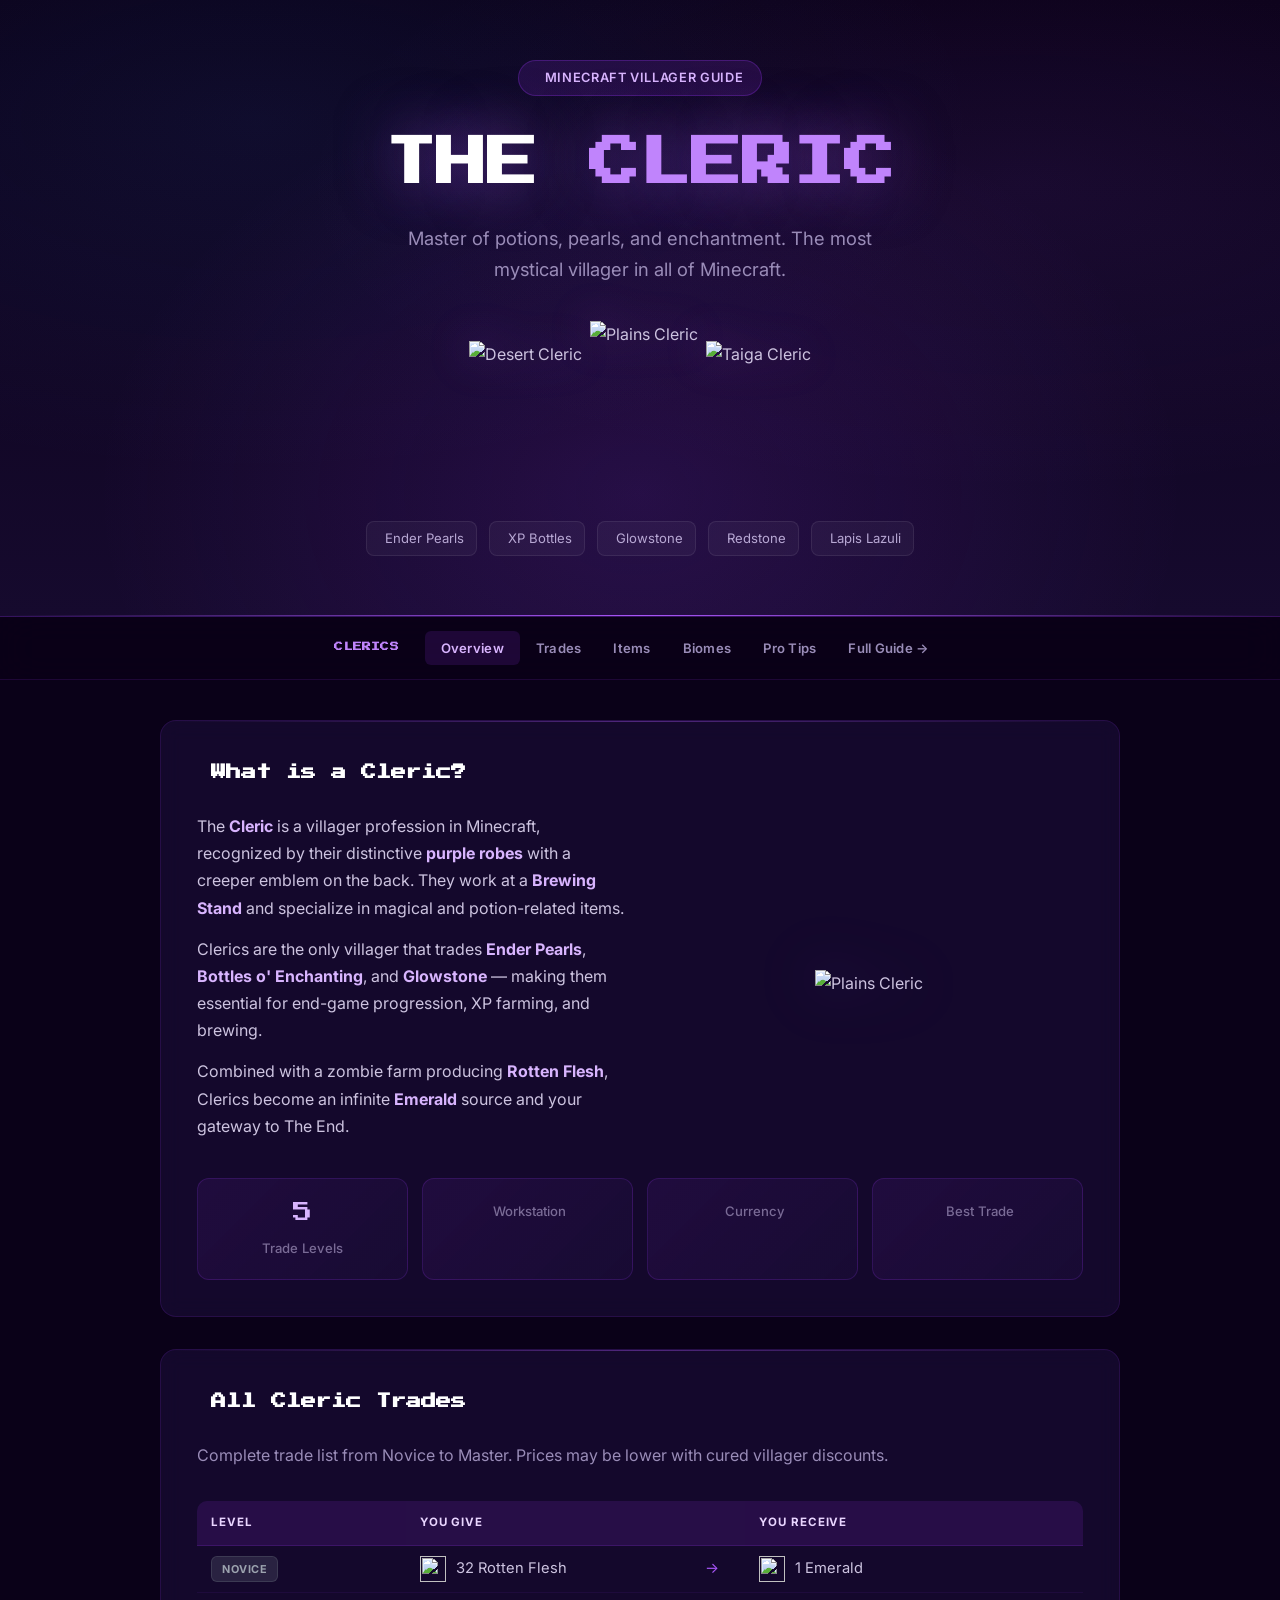
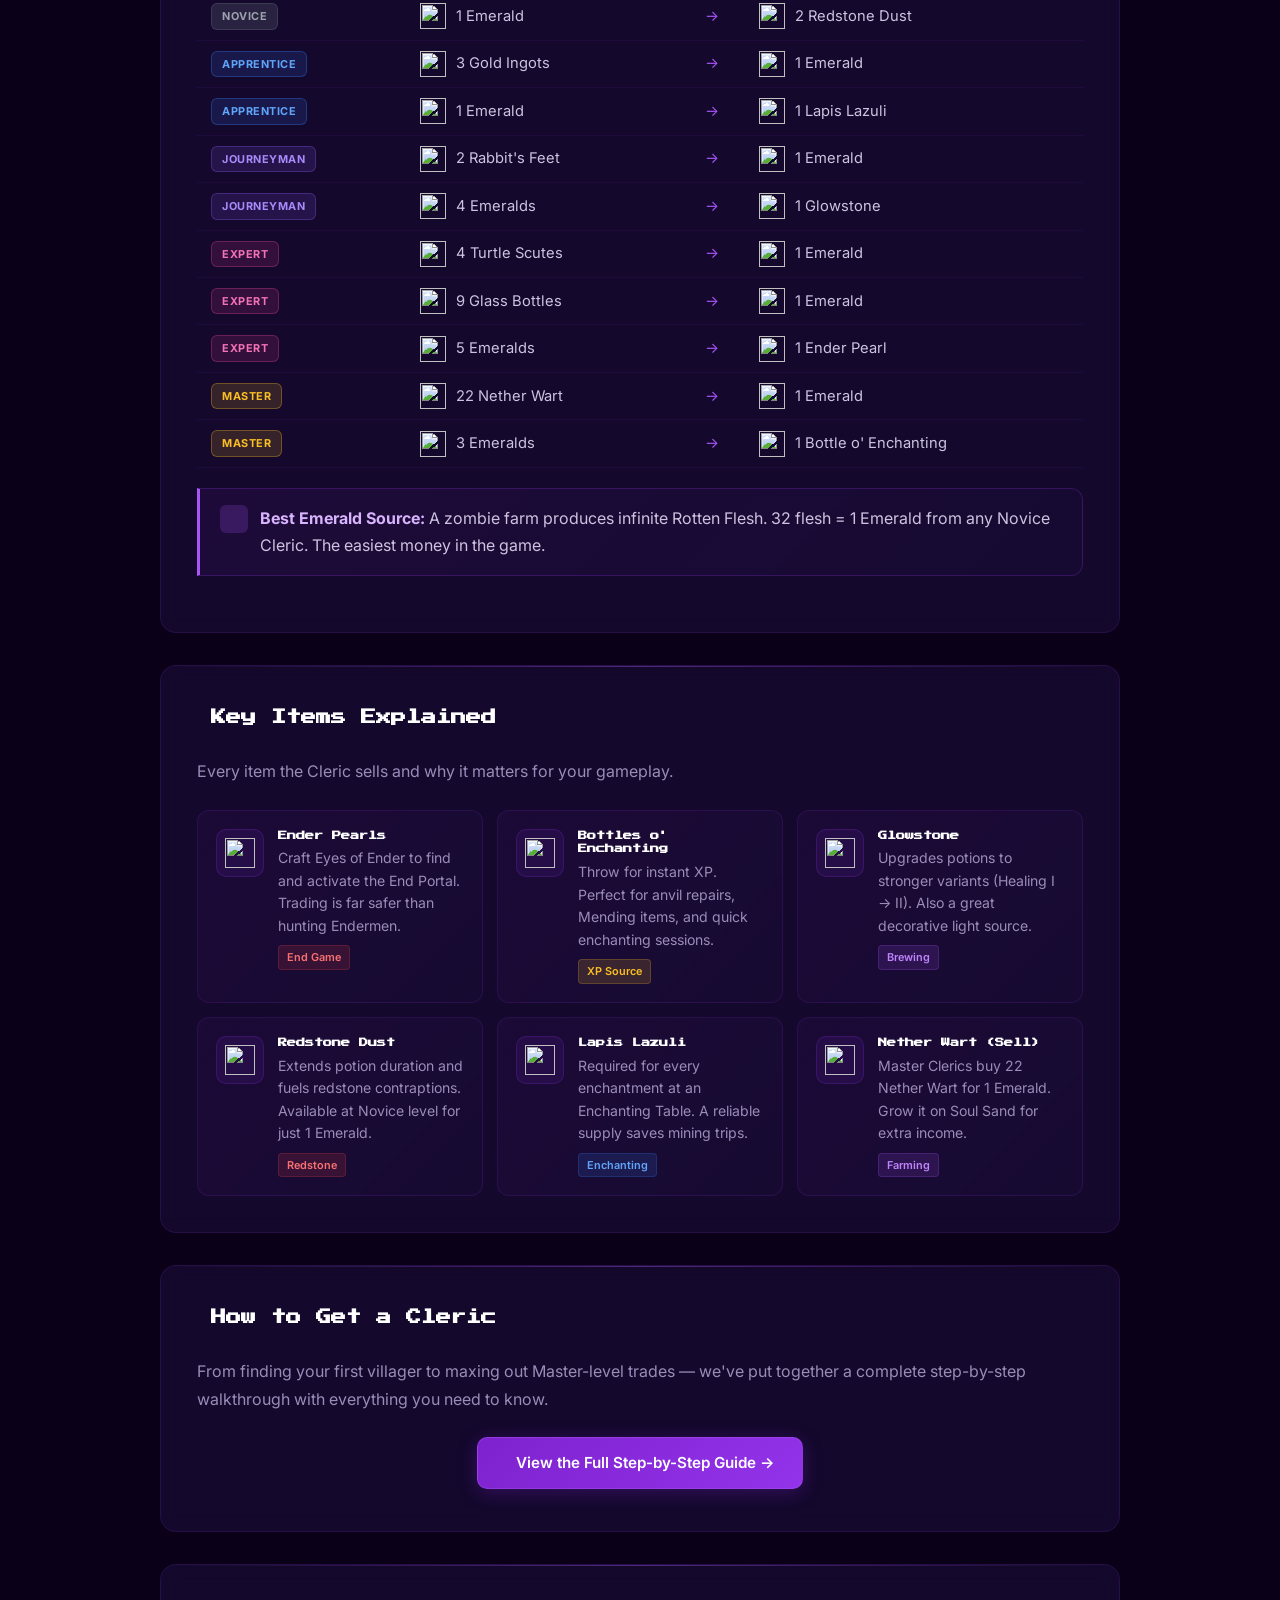
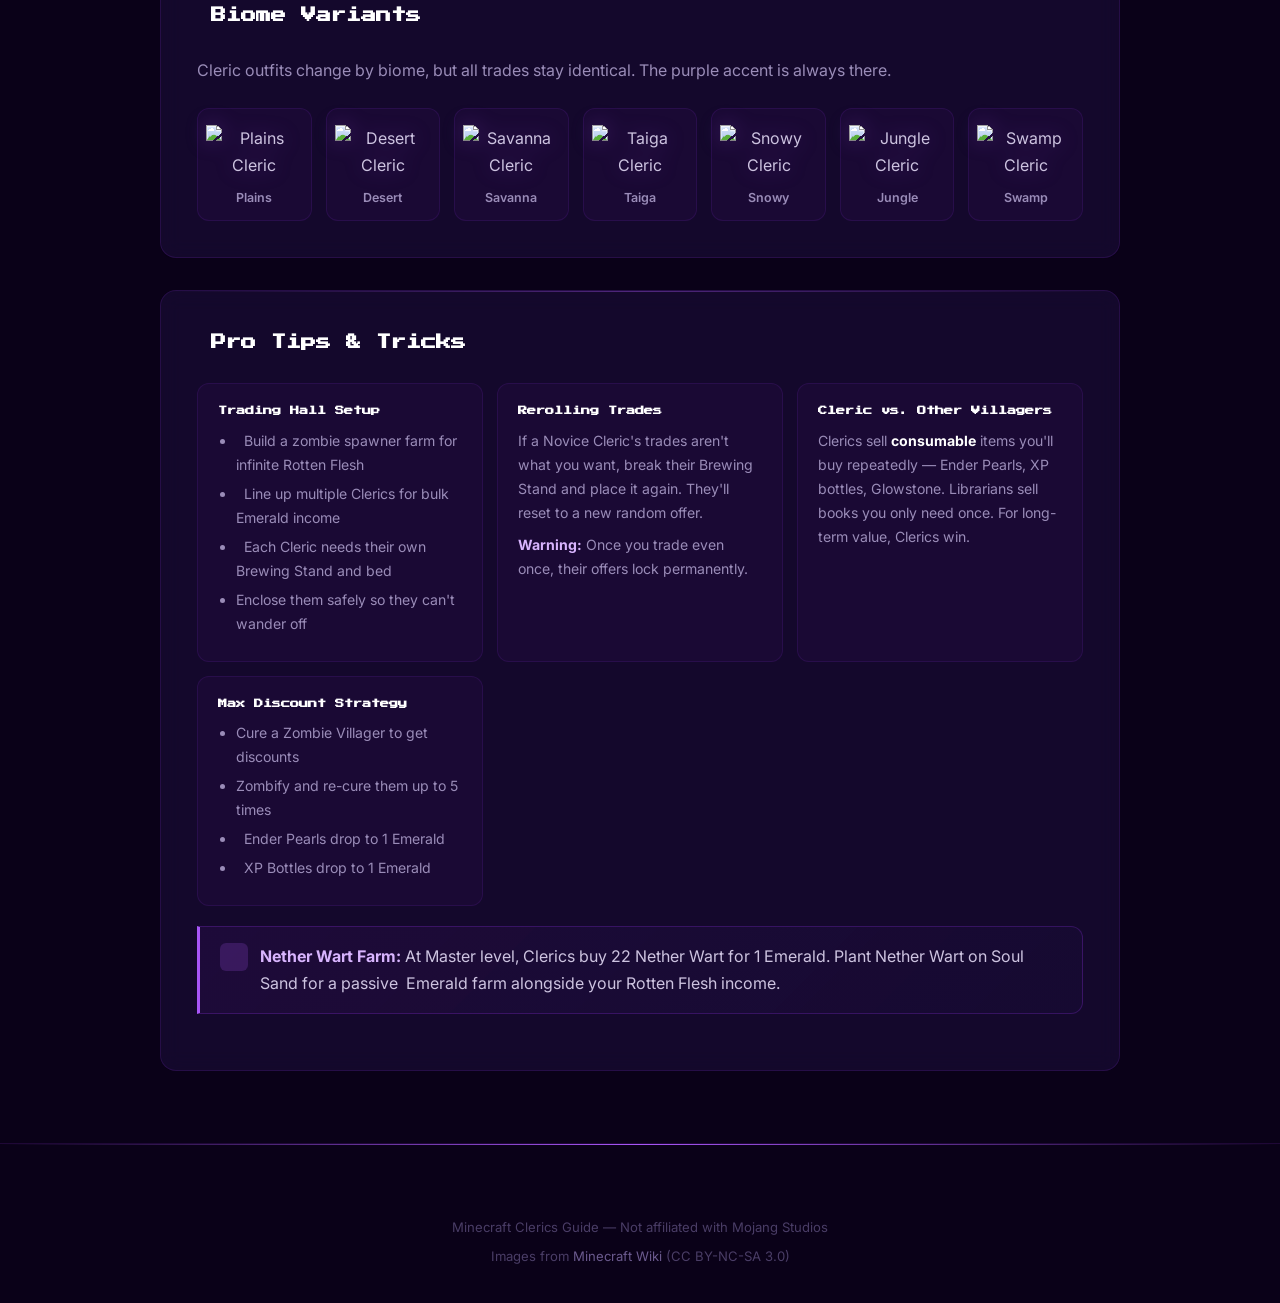
==== index.html @ eed447d1 "Initial commit - Minecraft Clerics website" ====
<!DOCTYPE html>
<html lang="en">
<head>
  <meta charset="UTF-8">
  <meta name="viewport" content="width=device-width, initial-scale=1.0">
  <title>Minecraft Clerics - The Ultimate Guide</title>
  <link rel="preconnect" href="https://fonts.googleapis.com">
  <link href="https://fonts.googleapis.com/css2?family=Press+Start+2P&family=Inter:wght@400;500;600;700&display=swap" rel="stylesheet">
  <link rel="stylesheet" href="style.css">
</head>
<body>

<div class="particles" id="particles"></div>

<!-- HERO -->
<section class="hero">
  <div class="hero-badge">
    <img src="https://minecraft.wiki/images/BlockSprite_brewing-stand.png" alt="">
    Minecraft Villager Guide
  </div>
  <h1>THE <span class="accent">CLERIC</span></h1>
  <p class="hero-sub">Master of potions, pearls, and enchantment. The most mystical villager in all of Minecraft.</p>
  <div class="hero-clerics">
    <img src="https://minecraft.wiki/images/Desert_Cleric.png" alt="Desert Cleric">
    <img class="hero-main" src="https://minecraft.wiki/images/Plains_Cleric.png" alt="Plains Cleric">
    <img src="https://minecraft.wiki/images/Taiga_Cleric.png" alt="Taiga Cleric">
  </div>
  <div class="hero-items">
    <span class="hero-item"><img src="https://minecraft.wiki/images/ItemSprite_ender-pearl.png" alt=""> Ender Pearls</span>
    <span class="hero-item"><img src="https://minecraft.wiki/images/ItemSprite_bottle-o%27-enchanting.png" alt=""> XP Bottles</span>
    <span class="hero-item"><img src="https://minecraft.wiki/images/BlockSprite_glowstone.png" alt=""> Glowstone</span>
    <span class="hero-item"><img src="https://minecraft.wiki/images/ItemSprite_redstone-dust.png" alt=""> Redstone</span>
    <span class="hero-item"><img src="https://minecraft.wiki/images/ItemSprite_lapis-lazuli.png" alt=""> Lapis Lazuli</span>
  </div>
</section>

<!-- NAV -->
<nav>
  <a class="nav-brand" href="index.html">CLERICS</a>
  <div class="nav-links">
    <a href="#overview" class="active">Overview</a>
    <a href="#trades">Trades</a>
    <a href="#items">Items</a>
    <a href="#biomes">Biomes</a>
    <a href="#tips">Pro Tips</a>
    <a href="guide.html">Full Guide &rarr;</a>
  </div>
</nav>

<div class="container">

  <!-- OVERVIEW -->
  <div class="card" id="overview">
    <div class="card-header">
      <img src="https://minecraft.wiki/images/BlockSprite_brewing-stand.png" alt="">
      <h2>What is a Cleric?</h2>
    </div>
    <div class="overview-grid">
      <div class="overview-text">
        <p>
          The <strong>Cleric</strong> is a villager profession in Minecraft, recognized by their distinctive
          <strong>purple robes</strong> with a creeper emblem on the back. They work at a <strong>Brewing Stand</strong>
          and specialize in magical and potion-related items.
        </p>
        <p>
          Clerics are the only villager that trades <span class="ender-text"><strong>Ender Pearls</strong></span>,
          <span class="gold"><strong>Bottles o' Enchanting</strong></span>, and
          <strong>Glowstone</strong> &mdash; making them essential for end-game progression, XP farming, and brewing.
        </p>
        <p>
          Combined with a zombie farm producing <span class="emerald-text"><strong>Rotten Flesh</strong></span>,
          Clerics become an infinite <span class="emerald-text"><strong>Emerald</strong></span> source and your gateway to The End.
        </p>
      </div>
      <div class="overview-img">
        <img src="https://minecraft.wiki/images/Plains_Cleric.png" alt="Plains Cleric">
      </div>
    </div>

    <div class="stats-row">
      <div class="stat-card">
        <span class="stat-value">5</span>
        <span class="stat-label">Trade Levels</span>
      </div>
      <div class="stat-card">
        <img src="https://minecraft.wiki/images/BlockSprite_brewing-stand.png" alt="">
        <span class="stat-label">Workstation</span>
      </div>
      <div class="stat-card">
        <img src="https://minecraft.wiki/images/Invicon_Emerald.png" alt="">
        <span class="stat-label">Currency</span>
      </div>
      <div class="stat-card">
        <img src="https://minecraft.wiki/images/ItemSprite_ender-pearl.png" alt="">
        <span class="stat-label">Best Trade</span>
      </div>
    </div>
  </div>

  <!-- TRADES -->
  <div class="card" id="trades">
    <div class="card-header">
      <img src="https://minecraft.wiki/images/Invicon_Emerald.png" alt="">
      <h2>All Cleric Trades</h2>
    </div>
    <p class="section-desc">Complete trade list from Novice to Master. Prices may be lower with cured villager discounts.</p>

    <div class="trades-wrapper">
      <table class="trade-table">
        <thead>
          <tr>
            <th>Level</th>
            <th>You Give</th>
            <th></th>
            <th>You Receive</th>
          </tr>
        </thead>
        <tbody>
          <tr>
            <td><span class="level-badge level-1">Novice</span></td>
            <td><div class="item-cell"><img src="https://minecraft.wiki/images/ItemSprite_rotten-flesh.png" alt=""> 32 Rotten Flesh</div></td>
            <td class="arrow-cell">&rarr;</td>
            <td><div class="item-cell"><img src="https://minecraft.wiki/images/Invicon_Emerald.png" alt=""> 1 Emerald</div></td>
          </tr>
          <tr>
            <td><span class="level-badge level-1">Novice</span></td>
            <td><div class="item-cell"><img src="https://minecraft.wiki/images/Invicon_Emerald.png" alt=""> 1 Emerald</div></td>
            <td class="arrow-cell">&rarr;</td>
            <td><div class="item-cell"><img src="https://minecraft.wiki/images/ItemSprite_redstone-dust.png" alt=""> 2 Redstone Dust</div></td>
          </tr>
          <tr>
            <td><span class="level-badge level-2">Apprentice</span></td>
            <td><div class="item-cell"><img src="https://minecraft.wiki/images/ItemSprite_gold-ingot.png" alt=""> 3 Gold Ingots</div></td>
            <td class="arrow-cell">&rarr;</td>
            <td><div class="item-cell"><img src="https://minecraft.wiki/images/Invicon_Emerald.png" alt=""> 1 Emerald</div></td>
          </tr>
          <tr>
            <td><span class="level-badge level-2">Apprentice</span></td>
            <td><div class="item-cell"><img src="https://minecraft.wiki/images/Invicon_Emerald.png" alt=""> 1 Emerald</div></td>
            <td class="arrow-cell">&rarr;</td>
            <td><div class="item-cell"><img src="https://minecraft.wiki/images/ItemSprite_lapis-lazuli.png" alt=""> 1 Lapis Lazuli</div></td>
          </tr>
          <tr>
            <td><span class="level-badge level-3">Journeyman</span></td>
            <td><div class="item-cell"><img src="https://minecraft.wiki/images/ItemSprite_rabbit%27s-foot.png" alt=""> 2 Rabbit's Feet</div></td>
            <td class="arrow-cell">&rarr;</td>
            <td><div class="item-cell"><img src="https://minecraft.wiki/images/Invicon_Emerald.png" alt=""> 1 Emerald</div></td>
          </tr>
          <tr>
            <td><span class="level-badge level-3">Journeyman</span></td>
            <td><div class="item-cell"><img src="https://minecraft.wiki/images/Invicon_Emerald.png" alt=""> 4 Emeralds</div></td>
            <td class="arrow-cell">&rarr;</td>
            <td><div class="item-cell"><img src="https://minecraft.wiki/images/BlockSprite_glowstone.png" alt=""> 1 Glowstone</div></td>
          </tr>
          <tr>
            <td><span class="level-badge level-4">Expert</span></td>
            <td><div class="item-cell"><img src="https://minecraft.wiki/images/ItemSprite_turtle-scute.png" alt=""> 4 Turtle Scutes</div></td>
            <td class="arrow-cell">&rarr;</td>
            <td><div class="item-cell"><img src="https://minecraft.wiki/images/Invicon_Emerald.png" alt=""> 1 Emerald</div></td>
          </tr>
          <tr>
            <td><span class="level-badge level-4">Expert</span></td>
            <td><div class="item-cell"><img src="https://minecraft.wiki/images/Invicon_Glass_Bottle.png" alt=""> 9 Glass Bottles</div></td>
            <td class="arrow-cell">&rarr;</td>
            <td><div class="item-cell"><img src="https://minecraft.wiki/images/Invicon_Emerald.png" alt=""> 1 Emerald</div></td>
          </tr>
          <tr>
            <td><span class="level-badge level-4">Expert</span></td>
            <td><div class="item-cell"><img src="https://minecraft.wiki/images/Invicon_Emerald.png" alt=""> 5 Emeralds</div></td>
            <td class="arrow-cell">&rarr;</td>
            <td><div class="item-cell"><img src="https://minecraft.wiki/images/ItemSprite_ender-pearl.png" alt=""> 1 Ender Pearl</div></td>
          </tr>
          <tr>
            <td><span class="level-badge level-5">Master</span></td>
            <td><div class="item-cell"><img src="https://minecraft.wiki/images/Invicon_Nether_Wart.png" alt=""> 22 Nether Wart</div></td>
            <td class="arrow-cell">&rarr;</td>
            <td><div class="item-cell"><img src="https://minecraft.wiki/images/Invicon_Emerald.png" alt=""> 1 Emerald</div></td>
          </tr>
          <tr>
            <td><span class="level-badge level-5">Master</span></td>
            <td><div class="item-cell"><img src="https://minecraft.wiki/images/Invicon_Emerald.png" alt=""> 3 Emeralds</div></td>
            <td class="arrow-cell">&rarr;</td>
            <td><div class="item-cell"><img src="https://minecraft.wiki/images/ItemSprite_bottle-o%27-enchanting.png" alt=""> 1 Bottle o' Enchanting</div></td>
          </tr>
        </tbody>
      </table>
    </div>

    <div class="tip-box">
      <div class="tip-icon"><img src="https://minecraft.wiki/images/ItemSprite_rotten-flesh.png" alt=""></div>
      <div><strong>Best Emerald Source:</strong> A zombie farm produces infinite Rotten Flesh. 32 flesh = 1 Emerald from any Novice Cleric. The easiest money in the game.</div>
    </div>
  </div>

  <!-- KEY ITEMS -->
  <div class="card" id="items">
    <div class="card-header">
      <img src="https://minecraft.wiki/images/ItemSprite_ender-pearl.png" alt="">
      <h2>Key Items Explained</h2>
    </div>
    <p class="section-desc">Every item the Cleric sells and why it matters for your gameplay.</p>

    <div class="item-grid">
      <div class="item-card">
        <div class="item-card-icon"><img src="https://minecraft.wiki/images/Invicon_Ender_Pearl.png" alt=""></div>
        <div>
          <h3>Ender Pearls</h3>
          <p>Craft Eyes of Ender to find and activate the End Portal. Trading is far safer than hunting Endermen.</p>
          <span class="tag tag-combat">End Game</span>
        </div>
      </div>
      <div class="item-card">
        <div class="item-card-icon"><img src="https://minecraft.wiki/images/ItemSprite_bottle-o%27-enchanting.png" alt=""></div>
        <div>
          <h3>Bottles o' Enchanting</h3>
          <p>Throw for instant XP. Perfect for anvil repairs, Mending items, and quick enchanting sessions.</p>
          <span class="tag tag-xp">XP Source</span>
        </div>
      </div>
      <div class="item-card">
        <div class="item-card-icon"><img src="https://minecraft.wiki/images/BlockSprite_glowstone.png" alt=""></div>
        <div>
          <h3>Glowstone</h3>
          <p>Upgrades potions to stronger variants (Healing I &rarr; II). Also a great decorative light source.</p>
          <span class="tag tag-brewing">Brewing</span>
        </div>
      </div>
      <div class="item-card">
        <div class="item-card-icon"><img src="https://minecraft.wiki/images/ItemSprite_redstone-dust.png" alt=""></div>
        <div>
          <h3>Redstone Dust</h3>
          <p>Extends potion duration and fuels redstone contraptions. Available at Novice level for just 1 Emerald.</p>
          <span class="tag tag-redstone">Redstone</span>
        </div>
      </div>
      <div class="item-card">
        <div class="item-card-icon"><img src="https://minecraft.wiki/images/ItemSprite_lapis-lazuli.png" alt=""></div>
        <div>
          <h3>Lapis Lazuli</h3>
          <p>Required for every enchantment at an Enchanting Table. A reliable supply saves mining trips.</p>
          <span class="tag tag-enchanting">Enchanting</span>
        </div>
      </div>
      <div class="item-card">
        <div class="item-card-icon"><img src="https://minecraft.wiki/images/Invicon_Nether_Wart.png" alt=""></div>
        <div>
          <h3>Nether Wart (Sell)</h3>
          <p>Master Clerics buy 22 Nether Wart for 1 Emerald. Grow it on Soul Sand for extra income.</p>
          <span class="tag tag-brewing">Farming</span>
        </div>
      </div>
    </div>
  </div>

  <!-- GUIDE CTA -->
  <div class="card" id="guide">
    <div class="card-header">
      <img src="https://minecraft.wiki/images/BlockSprite_brewing-stand.png" alt="">
      <h2>How to Get a Cleric</h2>
    </div>
    <p class="section-desc">
      From finding your first villager to maxing out Master-level trades &mdash; we've put together a complete
      step-by-step walkthrough with everything you need to know.
    </p>
    <div style="text-align:center; margin: 10px 0 6px;">
      <a class="cta-link" href="guide.html">
        <img src="https://minecraft.wiki/images/BlockSprite_brewing-stand.png" alt="">
        View the Full Step-by-Step Guide
        &rarr;
      </a>
    </div>
  </div>

  <!-- BIOME VARIANTS -->
  <div class="card" id="biomes">
    <div class="card-header">
      <img src="https://minecraft.wiki/images/Invicon_Emerald.png" alt="">
      <h2>Biome Variants</h2>
    </div>
    <p class="section-desc">Cleric outfits change by biome, but all trades stay identical. The purple accent is always there.</p>

    <div class="biome-grid">
      <div class="biome-card">
        <img src="https://minecraft.wiki/images/Plains_Cleric.png" alt="Plains Cleric">
        <span class="biome-name">Plains</span>
      </div>
      <div class="biome-card">
        <img src="https://minecraft.wiki/images/Desert_Cleric.png" alt="Desert Cleric">
        <span class="biome-name">Desert</span>
      </div>
      <div class="biome-card">
        <img src="https://minecraft.wiki/images/Savanna_Cleric.png" alt="Savanna Cleric">
        <span class="biome-name">Savanna</span>
      </div>
      <div class="biome-card">
        <img src="https://minecraft.wiki/images/Taiga_Cleric.png" alt="Taiga Cleric">
        <span class="biome-name">Taiga</span>
      </div>
      <div class="biome-card">
        <img src="https://minecraft.wiki/images/Snowy_Cleric.png" alt="Snowy Cleric">
        <span class="biome-name">Snowy</span>
      </div>
      <div class="biome-card">
        <img src="https://minecraft.wiki/images/Jungle_Cleric.png" alt="Jungle Cleric">
        <span class="biome-name">Jungle</span>
      </div>
      <div class="biome-card">
        <img src="https://minecraft.wiki/images/Swamp_Cleric.png" alt="Swamp Cleric">
        <span class="biome-name">Swamp</span>
      </div>
    </div>
  </div>

  <!-- PRO TIPS -->
  <div class="card" id="tips">
    <div class="card-header">
      <img src="https://minecraft.wiki/images/ItemSprite_bottle-o%27-enchanting.png" alt="">
      <h2>Pro Tips &amp; Tricks</h2>
    </div>

    <div class="tips-grid">
      <div class="tip-card">
        <h3>Trading Hall Setup</h3>
        <ul>
          <li><img src="https://minecraft.wiki/images/ItemSprite_rotten-flesh.png" alt=""> Build a zombie spawner farm for infinite Rotten Flesh</li>
          <li><img src="https://minecraft.wiki/images/Invicon_Emerald.png" alt=""> Line up multiple Clerics for bulk Emerald income</li>
          <li><img src="https://minecraft.wiki/images/BlockSprite_brewing-stand.png" alt=""> Each Cleric needs their own Brewing Stand and bed</li>
          <li>Enclose them safely so they can't wander off</li>
        </ul>
      </div>
      <div class="tip-card">
        <h3>Rerolling Trades</h3>
        <p>If a Novice Cleric's trades aren't what you want, break their Brewing Stand and place it again. They'll reset to a new random offer.</p>
        <p style="margin-top:8px;"><strong style="color:var(--purple-300);">Warning:</strong> Once you trade even once, their offers lock permanently.</p>
      </div>
      <div class="tip-card">
        <h3>Cleric vs. Other Villagers</h3>
        <p>Clerics sell <strong style="color:#fff;">consumable</strong> items you'll buy repeatedly &mdash; Ender Pearls, XP bottles, Glowstone. Librarians sell books you only need once. For long-term value, Clerics win.</p>
      </div>
      <div class="tip-card">
        <h3>Max Discount Strategy</h3>
        <ul>
          <li>Cure a Zombie Villager to get discounts</li>
          <li>Zombify and re-cure them up to 5 times</li>
          <li><img src="https://minecraft.wiki/images/ItemSprite_ender-pearl.png" alt=""> Ender Pearls drop to 1 Emerald</li>
          <li><img src="https://minecraft.wiki/images/ItemSprite_bottle-o%27-enchanting.png" alt=""> XP Bottles drop to 1 Emerald</li>
        </ul>
      </div>
    </div>

    <div class="tip-box" style="margin-top: 20px;">
      <div class="tip-icon"><img src="https://minecraft.wiki/images/Invicon_Nether_Wart.png" alt=""></div>
      <div><strong>Nether Wart Farm:</strong> At Master level, Clerics buy 22 Nether Wart for 1 Emerald. Plant Nether Wart on Soul Sand for a passive <img src="https://minecraft.wiki/images/Invicon_Emerald.png" alt="" style="height:16px;vertical-align:middle;"> Emerald farm alongside your Rotten Flesh income.</div>
    </div>
  </div>

</div>

<!-- FOOTER -->
<footer>
  <div class="footer-items">
    <img src="https://minecraft.wiki/images/Invicon_Emerald.png" alt="">
    <img src="https://minecraft.wiki/images/ItemSprite_ender-pearl.png" alt="">
    <img src="https://minecraft.wiki/images/BlockSprite_glowstone.png" alt="">
    <img src="https://minecraft.wiki/images/ItemSprite_redstone-dust.png" alt="">
    <img src="https://minecraft.wiki/images/ItemSprite_lapis-lazuli.png" alt="">
    <img src="https://minecraft.wiki/images/ItemSprite_bottle-o%27-enchanting.png" alt="">
    <img src="https://minecraft.wiki/images/Invicon_Nether_Wart.png" alt="">
  </div>
  <p>Minecraft Clerics Guide &mdash; Not affiliated with Mojang Studios</p>
  <p style="margin-top:6px;">Images from <a href="https://minecraft.wiki">Minecraft Wiki</a> (CC BY-NC-SA 3.0)</p>
</footer>

<script>
  const colors = [
    'rgba(52, 211, 153, 0.6)',
    'rgba(251, 191, 36, 0.5)',
    'rgba(168, 85, 247, 0.5)',
    'rgba(59, 130, 246, 0.4)',
    'rgba(239, 68, 68, 0.4)',
  ];
  const container = document.getElementById('particles');
  for (let i = 0; i < 35; i++) {
    const el = document.createElement('div');
    el.classList.add('particle');
    const c = colors[Math.floor(Math.random() * colors.length)];
    const s = Math.random() * 4 + 2;
    el.style.cssText = `width:${s}px;height:${s}px;left:${Math.random()*100}%;background:${c};box-shadow:0 0 ${s*2}px ${c};animation-duration:${Math.random()*15+10}s;animation-delay:${Math.random()*10}s;`;
    container.appendChild(el);
  }
</script>

</body>
</html>
---- style.css ----
/* ===== SHARED STYLES - Minecraft Clerics ===== */

:root {
  --purple-50: #faf5ff;
  --purple-100: #f3e8ff;
  --purple-200: #e9d5ff;
  --purple-300: #d8b4fe;
  --purple-400: #c084fc;
  --purple-500: #a855f7;
  --purple-600: #9333ea;
  --purple-700: #7e22ce;
  --purple-800: #6b21a8;
  --purple-900: #581c87;
  --dark-950: #0a0118;
  --dark-900: #0f0520;
  --dark-800: #160a2e;
  --dark-700: #1e1040;
  --dark-600: #271652;
  --dark-500: #311d64;
  --gold: #fbbf24;
  --emerald: #34d399;
  --ender: #00c9a7;
  --redstone: #ef4444;
  --lapis: #3b82f6;
}

* { margin: 0; padding: 0; box-sizing: border-box; }
html { scroll-behavior: smooth; }

body {
  font-family: 'Inter', system-ui, -apple-system, sans-serif;
  background-color: var(--dark-950);
  color: #cdc3e0;
  font-size: 16px;
  line-height: 1.7;
  overflow-x: hidden;
}

img { image-rendering: pixelated; }

/* ===== PARTICLES ===== */
.particles {
  position: fixed;
  top: 0; left: 0; width: 100%; height: 100%;
  pointer-events: none;
  z-index: 0;
  overflow: hidden;
}

.particle {
  position: absolute;
  border-radius: 50%;
  animation: float linear infinite;
  opacity: 0;
}

@keyframes float {
  0% { transform: translateY(100vh) scale(0); opacity: 0; }
  10% { opacity: 1; }
  90% { opacity: 1; }
  100% { transform: translateY(-10vh) scale(1); opacity: 0; }
}

@keyframes gentle-bob {
  0%, 100% { transform: translateY(0); }
  50% { transform: translateY(-10px); }
}

/* ===== NAV ===== */
nav {
  background: rgba(10, 1, 24, 0.9);
  backdrop-filter: blur(20px);
  -webkit-backdrop-filter: blur(20px);
  padding: 14px 20px;
  display: flex;
  align-items: center;
  justify-content: center;
  gap: 6px;
  border-bottom: 1px solid rgba(147, 51, 234, 0.15);
  position: sticky;
  top: 0;
  z-index: 1000;
}

nav .nav-links {
  display: flex;
  align-items: center;
  gap: 0;
}

nav a {
  color: #9a8cb8;
  text-decoration: none;
  padding: 6px 16px;
  font-size: 0.82rem;
  font-weight: 600;
  letter-spacing: 0.02em;
  border-radius: 6px;
  transition: color 0.2s, background 0.2s;
}

nav a:hover {
  color: var(--purple-300);
  background: rgba(147, 51, 234, 0.1);
}

nav a.active {
  color: var(--purple-300);
  background: rgba(147, 51, 234, 0.15);
}

nav .nav-brand {
  font-family: 'Press Start 2P', cursive;
  font-size: 0.55rem;
  color: var(--purple-400);
  text-decoration: none;
  margin-right: 20px;
  white-space: nowrap;
  padding: 6px 0;
}

nav .nav-brand:hover { color: var(--purple-300); background: none; }

/* ===== LAYOUT ===== */
.container {
  max-width: 1000px;
  margin: 0 auto;
  padding: 40px 20px;
  position: relative;
  z-index: 1;
}

/* ===== CARDS ===== */
.card {
  background: rgba(30, 16, 64, 0.5);
  backdrop-filter: blur(10px);
  border: 1px solid rgba(147, 51, 234, 0.15);
  border-radius: 16px;
  margin-bottom: 32px;
  padding: 36px;
  position: relative;
  overflow: hidden;
  transition: border-color 0.3s;
}

.card:hover { border-color: rgba(147, 51, 234, 0.3); }

.card::before {
  content: '';
  position: absolute;
  top: 0; left: 0; right: 0;
  height: 1px;
  background: linear-gradient(90deg, transparent, rgba(168, 85, 247, 0.4), transparent);
}

.card-header {
  display: flex;
  align-items: center;
  gap: 14px;
  margin-bottom: 24px;
}

.card-header img {
  height: 32px;
  filter: drop-shadow(0 0 8px rgba(168, 85, 247, 0.4));
}

.card-header h2 {
  font-family: 'Press Start 2P', cursive;
  font-size: clamp(0.7rem, 2vw, 0.95rem);
  color: #fff;
  line-height: 1.6;
}

.section-desc {
  color: #9a8cb8;
  margin-bottom: 24px;
  font-size: 1rem;
}

/* ===== HERO ===== */
.hero {
  position: relative;
  display: flex;
  flex-direction: column;
  align-items: center;
  justify-content: center;
  text-align: center;
  padding: 60px 20px;
  background:
    radial-gradient(ellipse at 50% 80%, rgba(147, 51, 234, 0.15) 0%, transparent 60%),
    radial-gradient(ellipse at 20% 20%, rgba(59, 130, 246, 0.08) 0%, transparent 50%),
    radial-gradient(ellipse at 80% 30%, rgba(168, 85, 247, 0.08) 0%, transparent 50%),
    linear-gradient(180deg, var(--dark-950) 0%, var(--dark-800) 100%);
  border-bottom: 1px solid rgba(147, 51, 234, 0.3);
  overflow: hidden;
  z-index: 1;
}

.hero::before {
  content: '';
  position: absolute;
  bottom: 0; left: 0; right: 0;
  height: 1px;
  background: linear-gradient(90deg, transparent, var(--purple-500), transparent);
}

.hero-badge {
  display: inline-flex;
  align-items: center;
  gap: 8px;
  background: rgba(147, 51, 234, 0.15);
  border: 1px solid rgba(147, 51, 234, 0.3);
  border-radius: 100px;
  padding: 6px 18px;
  font-size: 0.8rem;
  font-weight: 600;
  color: var(--purple-300);
  letter-spacing: 0.05em;
  text-transform: uppercase;
  margin-bottom: 24px;
}

.hero-badge img { height: 18px; }

.hero h1 {
  font-family: 'Press Start 2P', cursive;
  font-size: clamp(1.8rem, 5vw, 3.2rem);
  color: #fff;
  text-shadow: 0 0 60px rgba(168, 85, 247, 0.5);
  margin-bottom: 16px;
}

.hero h1 .accent { color: var(--purple-400); }

.hero-sub {
  font-size: 1.15rem;
  color: #9a8cb8;
  max-width: 520px;
  margin-bottom: 36px;
}

.hero-clerics {
  display: flex;
  gap: 8px;
  align-items: flex-end;
  justify-content: center;
  flex-wrap: wrap;
}

.hero-clerics img {
  height: 150px;
  filter: drop-shadow(0 0 20px rgba(168, 85, 247, 0.3));
  transition: transform 0.3s, filter 0.3s;
}

.hero-clerics img:hover {
  transform: translateY(-8px) scale(1.05);
  filter: drop-shadow(0 0 30px rgba(168, 85, 247, 0.6));
}

.hero-clerics img.hero-main { height: 170px; }

.hero-items {
  display: flex;
  gap: 12px;
  margin-top: 30px;
  justify-content: center;
  flex-wrap: wrap;
}

.hero-item {
  display: flex;
  align-items: center;
  gap: 6px;
  background: rgba(255,255,255,0.04);
  border: 1px solid rgba(255,255,255,0.08);
  border-radius: 8px;
  padding: 5px 12px;
  font-size: 0.82rem;
  color: #b8a8d4;
  transition: border-color 0.2s;
}

.hero-item:hover { border-color: rgba(147, 51, 234, 0.3); }
.hero-item img { height: 20px; }

/* ===== STATS ===== */
.stats-row {
  display: grid;
  grid-template-columns: repeat(auto-fit, minmax(170px, 1fr));
  gap: 14px;
  margin-top: 24px;
}

.stat-card {
  background: linear-gradient(135deg, rgba(88, 28, 135, 0.2), rgba(30, 16, 64, 0.4));
  border: 1px solid rgba(147, 51, 234, 0.2);
  border-radius: 12px;
  padding: 18px;
  text-align: center;
  transition: transform 0.2s, border-color 0.2s;
}

.stat-card:hover {
  transform: translateY(-2px);
  border-color: rgba(147, 51, 234, 0.5);
}

.stat-card img {
  height: 34px;
  margin-bottom: 8px;
  filter: drop-shadow(0 0 6px rgba(168, 85, 247, 0.3));
}

.stat-value {
  font-family: 'Press Start 2P', cursive;
  font-size: 1.2rem;
  color: var(--purple-300);
  display: block;
  margin-bottom: 4px;
}

.stat-label {
  font-size: 0.82rem;
  color: #7a6b96;
  font-weight: 500;
}

/* ===== OVERVIEW ===== */
.overview-grid {
  display: grid;
  grid-template-columns: 1fr 1fr;
  gap: 30px;
  align-items: center;
}

.overview-text p { margin-bottom: 14px; }
.overview-text strong { color: var(--purple-300); }
.overview-text .gold { color: var(--gold); }
.overview-text .emerald-text { color: var(--emerald); }
.overview-text .ender-text { color: var(--ender); }

.overview-img { text-align: center; }

.overview-img img {
  height: 220px;
  filter: drop-shadow(0 0 30px rgba(168, 85, 247, 0.35));
  animation: gentle-bob 4s ease-in-out infinite;
}

/* ===== TRADE TABLE ===== */
.trades-wrapper { overflow-x: auto; }

.trade-table {
  width: 100%;
  border-collapse: separate;
  border-spacing: 0;
  margin-top: 8px;
}

.trade-table th {
  background: rgba(88, 28, 135, 0.3);
  color: var(--purple-200);
  font-size: 0.72rem;
  font-weight: 700;
  padding: 12px 14px;
  text-align: left;
  text-transform: uppercase;
  letter-spacing: 0.08em;
  border-bottom: 1px solid rgba(147, 51, 234, 0.2);
}

.trade-table th:first-child { border-radius: 10px 0 0 0; }
.trade-table th:last-child { border-radius: 0 10px 0 0; }

.trade-table td {
  padding: 10px 14px;
  border-bottom: 1px solid rgba(147, 51, 234, 0.08);
  font-size: 0.92rem;
  transition: background 0.15s;
}

.trade-table tbody tr:hover td { background: rgba(88, 28, 135, 0.15); }

.trade-table .item-cell {
  display: flex;
  align-items: center;
  gap: 10px;
}

.trade-table .item-cell img {
  height: 26px;
  width: 26px;
  flex-shrink: 0;
}

.arrow-cell {
  text-align: center;
  color: var(--purple-500);
  font-size: 1.2rem;
}

.level-badge {
  display: inline-block;
  padding: 3px 10px;
  border-radius: 6px;
  font-size: 0.68rem;
  font-weight: 700;
  text-transform: uppercase;
  letter-spacing: 0.05em;
}

.level-1 { background: rgba(107, 114, 128, 0.25); color: #9ca3af; border: 1px solid rgba(107,114,128,0.3); }
.level-2 { background: rgba(59, 130, 246, 0.15); color: #60a5fa; border: 1px solid rgba(59,130,246,0.3); }
.level-3 { background: rgba(139, 92, 246, 0.15); color: #a78bfa; border: 1px solid rgba(139,92,246,0.3); }
.level-4 { background: rgba(236, 72, 153, 0.15); color: #f472b6; border: 1px solid rgba(236,72,153,0.3); }
.level-5 { background: rgba(251, 191, 36, 0.15); color: #fbbf24; border: 1px solid rgba(251,191,36,0.3); }

/* ===== ITEM CARDS ===== */
.item-grid {
  display: grid;
  grid-template-columns: repeat(auto-fit, minmax(280px, 1fr));
  gap: 14px;
}

.item-card {
  background: linear-gradient(135deg, rgba(88, 28, 135, 0.12), rgba(30, 16, 64, 0.3));
  border: 1px solid rgba(147, 51, 234, 0.15);
  border-radius: 12px;
  padding: 18px;
  display: flex;
  gap: 14px;
  align-items: flex-start;
  transition: transform 0.2s, border-color 0.2s, box-shadow 0.2s;
}

.item-card:hover {
  transform: translateY(-3px);
  border-color: rgba(147, 51, 234, 0.4);
  box-shadow: 0 8px 30px rgba(88, 28, 135, 0.2);
}

.item-card-icon {
  width: 48px;
  height: 48px;
  background: rgba(147, 51, 234, 0.1);
  border: 1px solid rgba(147, 51, 234, 0.2);
  border-radius: 10px;
  display: flex;
  align-items: center;
  justify-content: center;
  flex-shrink: 0;
}

.item-card-icon img { height: 30px; width: 30px; }

.item-card h3 {
  font-family: 'Press Start 2P', cursive;
  font-size: 0.58rem;
  color: #fff;
  margin-bottom: 5px;
  line-height: 1.5;
}

.item-card p {
  font-size: 0.88rem;
  color: #9a8cb8;
  line-height: 1.6;
}

.tag {
  display: inline-block;
  font-size: 0.68rem;
  font-weight: 600;
  padding: 2px 8px;
  border-radius: 4px;
  margin-top: 8px;
}

.tag-combat { background: rgba(239, 68, 68, 0.15); color: #f87171; border: 1px solid rgba(239,68,68,0.2); }
.tag-brewing { background: rgba(168, 85, 247, 0.15); color: #c084fc; border: 1px solid rgba(168,85,247,0.2); }
.tag-enchanting { background: rgba(59, 130, 246, 0.15); color: #60a5fa; border: 1px solid rgba(59,130,246,0.2); }
.tag-redstone { background: rgba(239, 68, 68, 0.15); color: #f87171; border: 1px solid rgba(239,68,68,0.2); }
.tag-xp { background: rgba(251, 191, 36, 0.15); color: #fbbf24; border: 1px solid rgba(251,191,36,0.2); }

/* ===== TIP BOX ===== */
.tip-box {
  background: linear-gradient(135deg, rgba(88, 28, 135, 0.15), rgba(30, 16, 64, 0.3));
  border: 1px solid rgba(147, 51, 234, 0.25);
  border-left: 3px solid var(--purple-500);
  border-radius: 0 12px 12px 0;
  padding: 16px 20px;
  margin: 20px 0;
  display: flex;
  gap: 12px;
  align-items: flex-start;
}

.tip-box .tip-icon {
  flex-shrink: 0;
  width: 28px;
  height: 28px;
  background: rgba(168, 85, 247, 0.2);
  border-radius: 6px;
  display: flex;
  align-items: center;
  justify-content: center;
}

.tip-box .tip-icon img { height: 18px; }
.tip-box strong { color: var(--purple-300); }

/* ===== BIOME GALLERY ===== */
.biome-grid {
  display: grid;
  grid-template-columns: repeat(auto-fit, minmax(110px, 1fr));
  gap: 14px;
}

.biome-card {
  text-align: center;
  background: rgba(88, 28, 135, 0.1);
  border: 1px solid rgba(147, 51, 234, 0.12);
  border-radius: 12px;
  padding: 16px 8px 12px;
  transition: transform 0.2s, border-color 0.2s, box-shadow 0.2s;
}

.biome-card:hover {
  transform: translateY(-4px);
  border-color: rgba(147, 51, 234, 0.4);
  box-shadow: 0 8px 25px rgba(88, 28, 135, 0.25);
}

.biome-card img {
  height: 110px;
  filter: drop-shadow(0 0 10px rgba(168, 85, 247, 0.25));
  transition: filter 0.2s;
}

.biome-card:hover img { filter: drop-shadow(0 0 18px rgba(168, 85, 247, 0.5)); }

.biome-card .biome-name {
  display: block;
  margin-top: 8px;
  font-size: 0.78rem;
  font-weight: 600;
  color: #9a8cb8;
}

/* ===== TIPS GRID ===== */
.tips-grid {
  display: grid;
  grid-template-columns: repeat(auto-fit, minmax(280px, 1fr));
  gap: 14px;
}

.tip-card {
  background: rgba(88, 28, 135, 0.1);
  border: 1px solid rgba(147, 51, 234, 0.12);
  border-radius: 12px;
  padding: 20px;
  transition: border-color 0.2s;
}

.tip-card:hover { border-color: rgba(147, 51, 234, 0.3); }

.tip-card h3 {
  font-family: 'Press Start 2P', cursive;
  font-size: 0.58rem;
  color: #fff;
  margin-bottom: 10px;
  line-height: 1.6;
}

.tip-card p, .tip-card li {
  font-size: 0.88rem;
  color: #9a8cb8;
}

.tip-card ul { padding-left: 18px; margin-top: 6px; }
.tip-card ul li { margin-bottom: 5px; }
.tip-card ul li img { height: 18px; vertical-align: middle; margin-right: 4px; }

/* ===== STEPS ===== */
.steps { list-style: none; counter-reset: steps; }

.steps li {
  counter-increment: steps;
  display: flex;
  gap: 16px;
  align-items: flex-start;
  padding: 18px;
  margin-bottom: 12px;
  background: rgba(88, 28, 135, 0.08);
  border: 1px solid rgba(147, 51, 234, 0.1);
  border-radius: 12px;
  transition: border-color 0.2s;
}

.steps li:hover { border-color: rgba(147, 51, 234, 0.3); }

.step-num {
  flex-shrink: 0;
  width: 36px;
  height: 36px;
  background: linear-gradient(135deg, var(--purple-700), var(--purple-600));
  color: #fff;
  border-radius: 10px;
  display: flex;
  align-items: center;
  justify-content: center;
  font-family: 'Press Start 2P', cursive;
  font-size: 0.6rem;
  box-shadow: 0 4px 12px rgba(126, 34, 206, 0.3);
}

.step-content strong { color: #fff; }
.step-content img { height: 22px; vertical-align: middle; margin: 0 3px; }

/* ===== CTA BUTTON ===== */
.cta-link {
  display: inline-flex;
  align-items: center;
  gap: 10px;
  padding: 12px 28px;
  background: linear-gradient(135deg, var(--purple-700), var(--purple-600));
  border: 1px solid rgba(168, 85, 247, 0.4);
  border-radius: 10px;
  color: #fff;
  font-weight: 600;
  font-size: 0.95rem;
  text-decoration: none;
  transition: transform 0.2s, box-shadow 0.2s, background 0.2s;
  box-shadow: 0 4px 20px rgba(126, 34, 206, 0.3);
}

.cta-link:hover {
  transform: translateY(-2px);
  box-shadow: 0 8px 30px rgba(126, 34, 206, 0.5);
  background: linear-gradient(135deg, var(--purple-600), var(--purple-500));
}

.cta-link img { height: 22px; }

/* ===== FOOTER ===== */
footer {
  text-align: center;
  padding: 36px 20px;
  background: var(--dark-950);
  border-top: 1px solid rgba(147, 51, 234, 0.15);
  position: relative;
  z-index: 1;
}

footer::before {
  content: '';
  position: absolute;
  top: 0; left: 0; right: 0;
  height: 1px;
  background: linear-gradient(90deg, transparent, var(--purple-500), transparent);
}

.footer-items {
  display: flex;
  justify-content: center;
  gap: 12px;
  margin-bottom: 14px;
}

.footer-items img {
  height: 22px;
  opacity: 0.4;
  transition: opacity 0.2s;
}

.footer-items img:hover { opacity: 0.8; }

footer p { color: #4a3d66; font-size: 0.82rem; }
footer a { color: #6b5a8e; text-decoration: none; }
footer a:hover { color: var(--purple-400); }

/* ===== RESPONSIVE ===== */
@media (max-width: 768px) {
  .hero { padding: 40px 16px; }
  .hero-clerics img { height: 100px; }
  .hero-clerics img.hero-main { height: 120px; }
  .overview-grid { grid-template-columns: 1fr; }
  .overview-img { order: -1; }
  .overview-img img { height: 150px; }
  nav { flex-wrap: wrap; gap: 4px; }
  nav .nav-brand { margin-right: 10px; }
  nav a { padding: 5px 10px; font-size: 0.72rem; }
  .card { padding: 22px 16px; }
  .biome-grid { grid-template-columns: repeat(3, 1fr); }
}

@media (max-width: 480px) {
  nav .nav-links { flex-wrap: wrap; justify-content: center; }
  nav a { padding: 4px 8px; font-size: 0.68rem; }
  .hero-items { flex-direction: column; align-items: center; }
  .biome-grid { grid-template-columns: repeat(2, 1fr); }
  .item-grid { grid-template-columns: 1fr; }
}
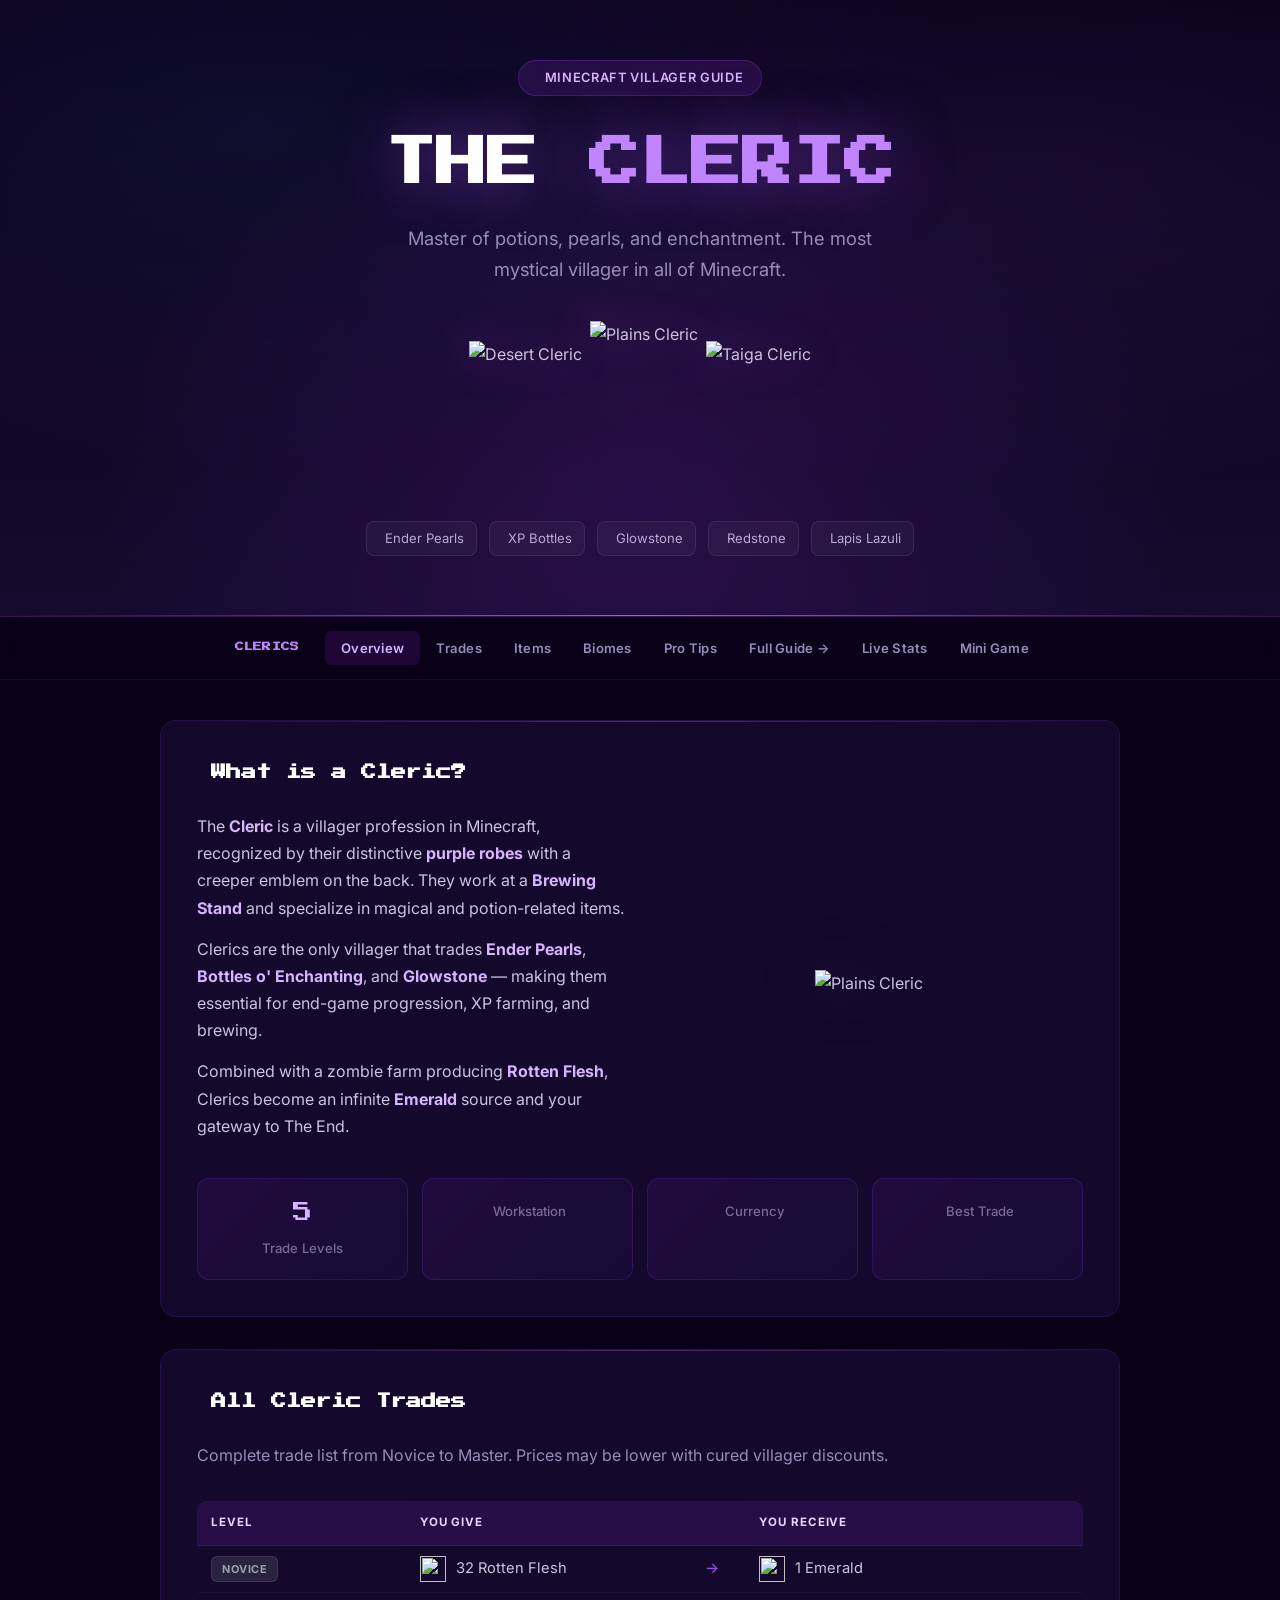
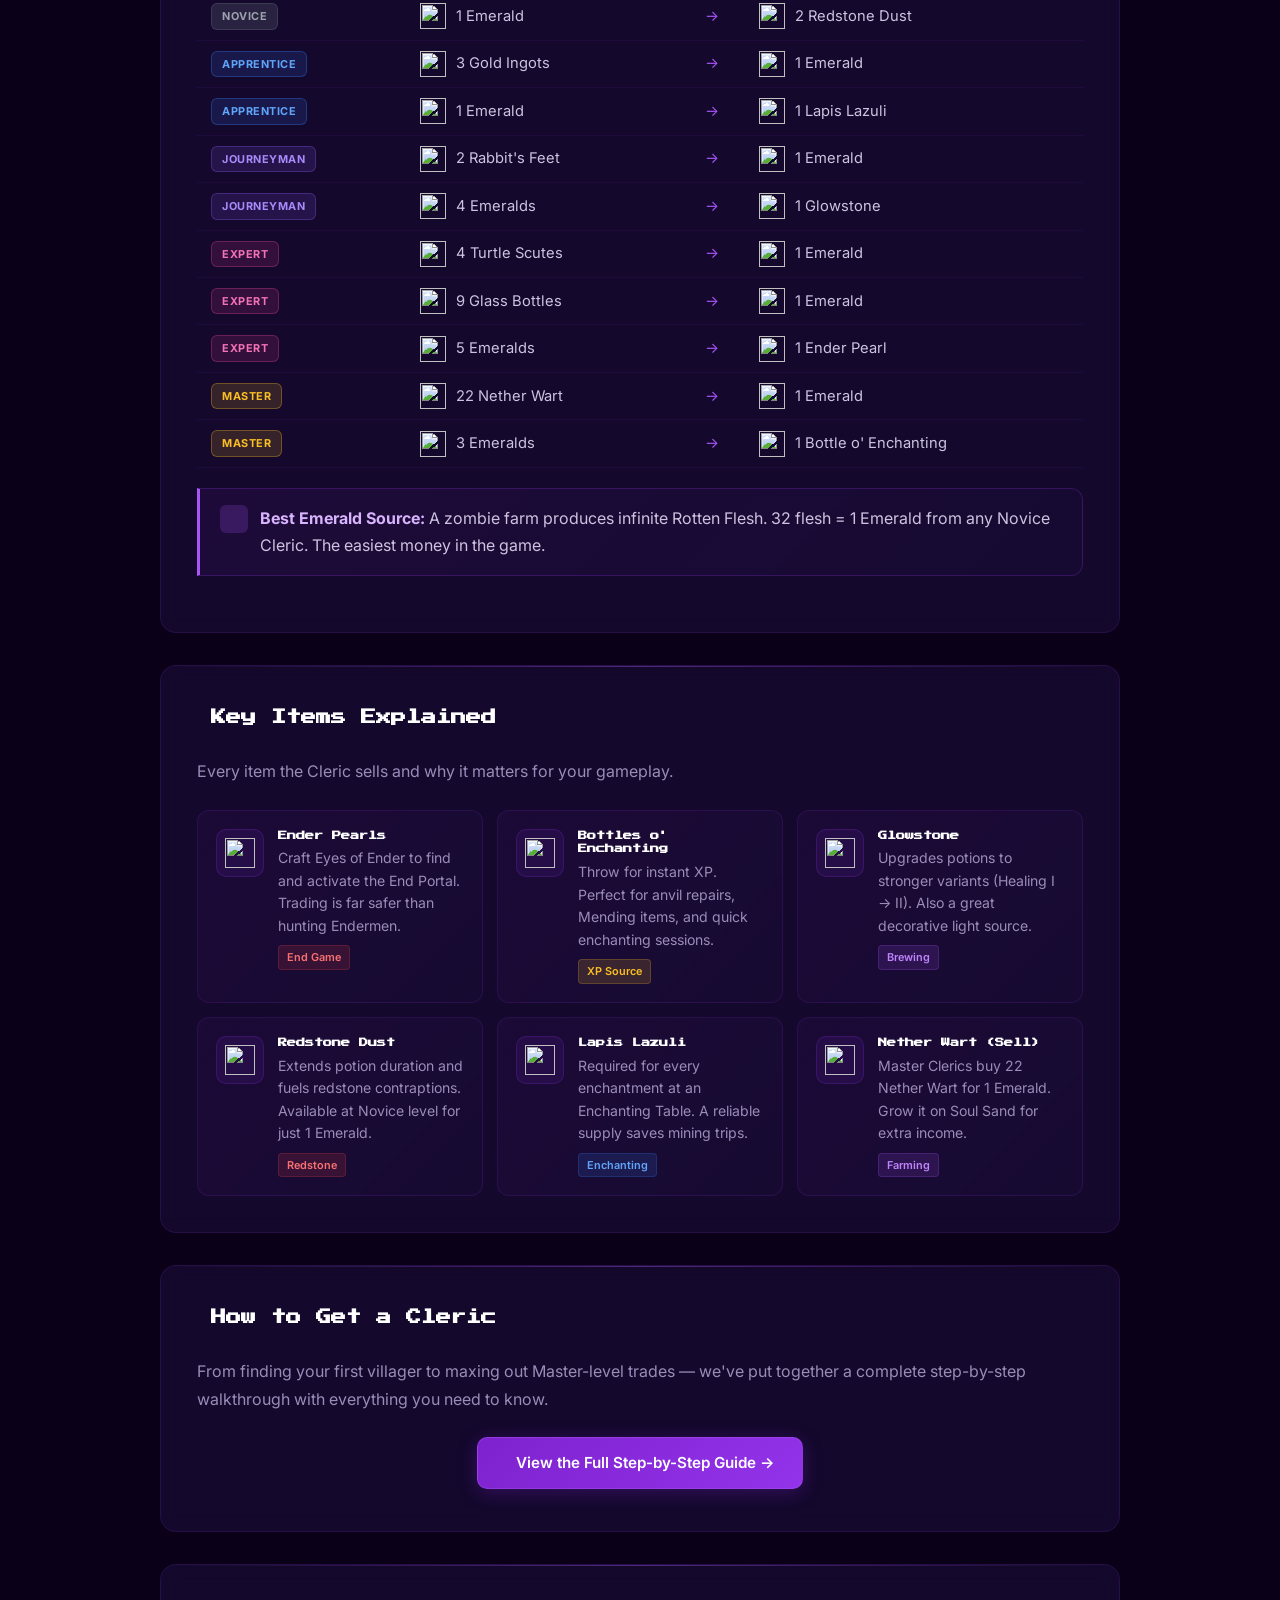
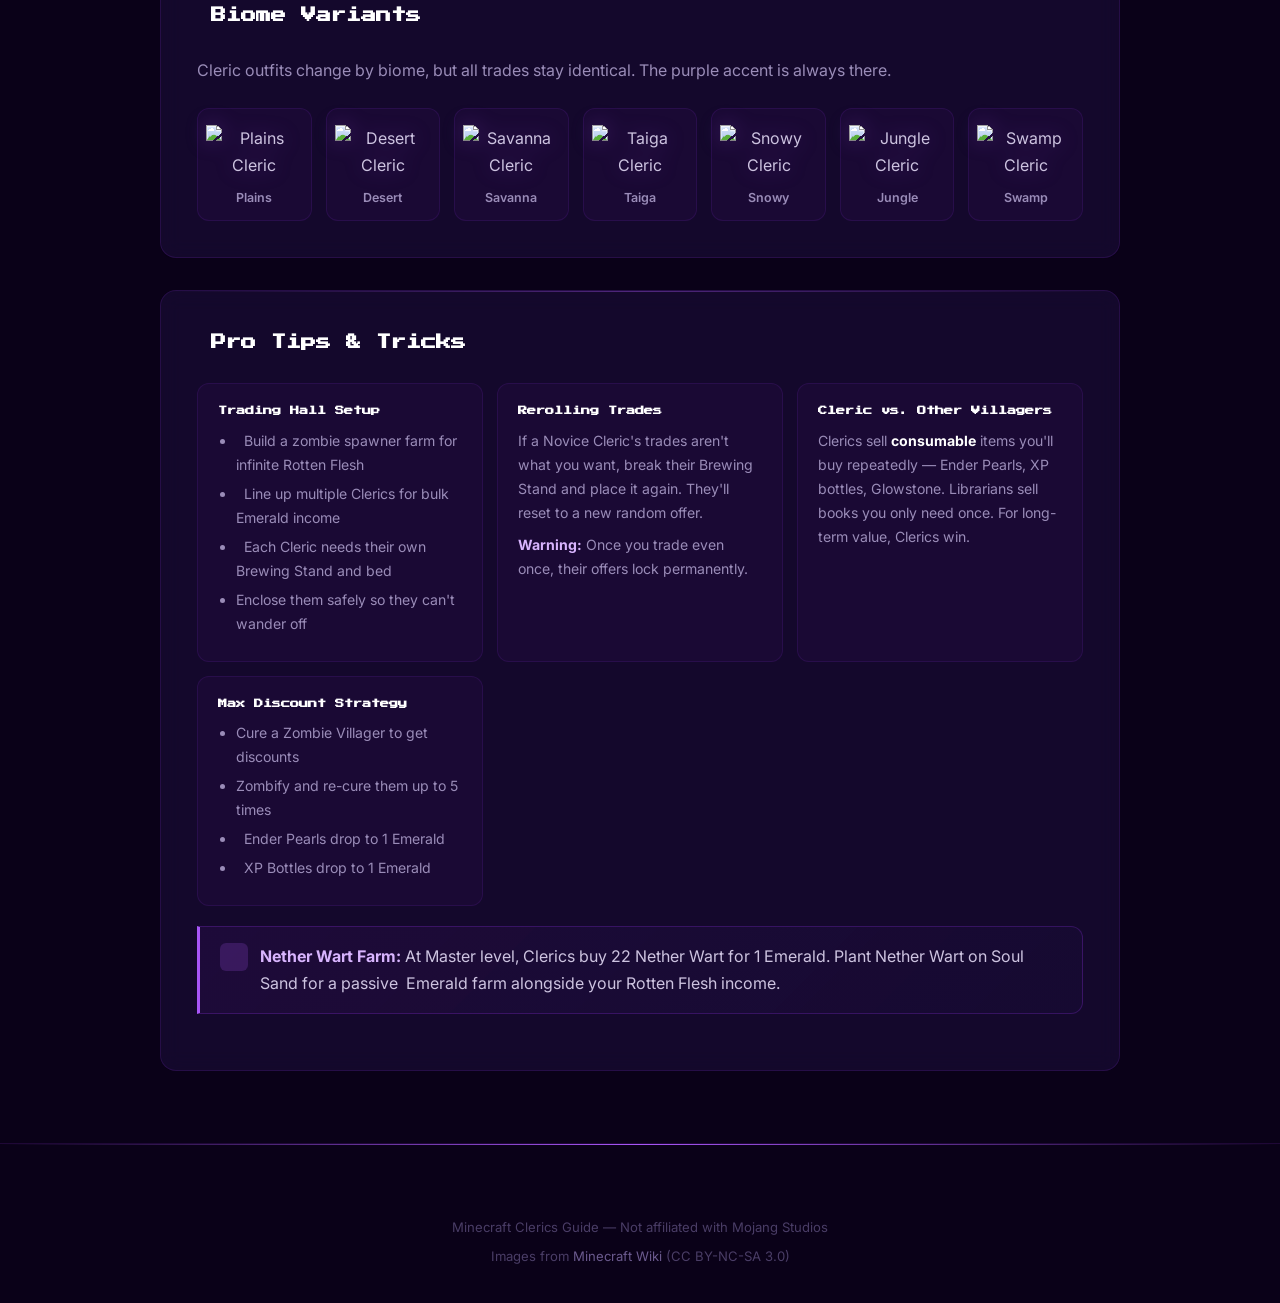
==== commit caeb84ce: "Add minigame, stats page, and nav updates" ====
--- a/index.html
+++ b/index.html
@@ -44,6 +44,8 @@
     <a href="#biomes">Biomes</a>
     <a href="#tips">Pro Tips</a>
     <a href="guide.html">Full Guide &rarr;</a>
+    <a href="stats.html">Live Stats</a>
+    <a href="game.html">Mini Game</a>
   </div>
 </nav>
 
